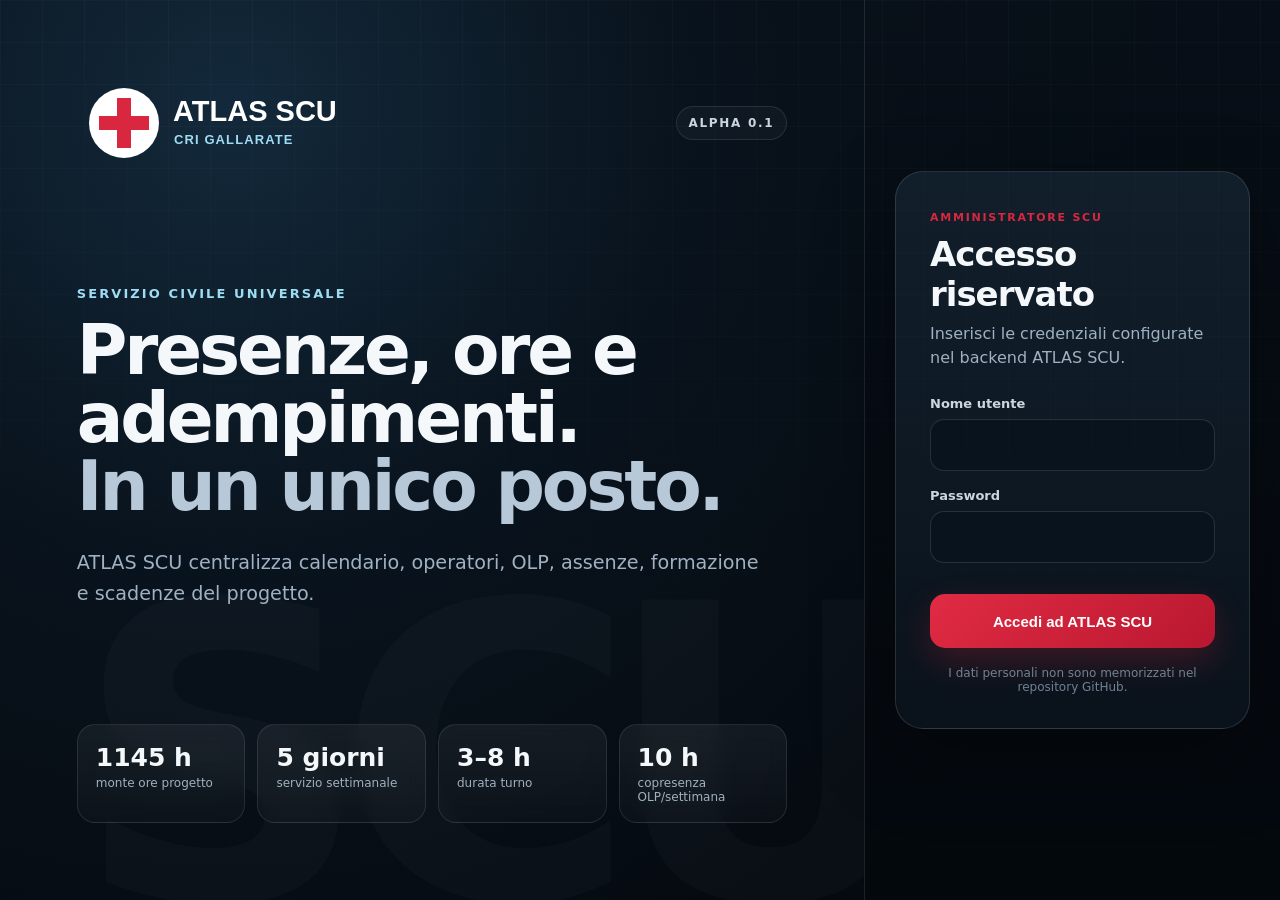
==== app.html @ 13fb2bd3 "Enable stability hotfixes for forms and calendar generator" ====
<!doctype html>
<html lang="it">
<head>
  <meta charset="utf-8">
  <meta name="viewport" content="width=device-width,initial-scale=1">
  <meta name="theme-color" content="#081019">
  <title>ATLAS SCU</title>
  <link rel="icon" href="assets/atlas-scu-logo.svg" type="image/svg+xml">
  <link rel="stylesheet" href="css/app-v2.css?v=0.2.0">
</head>
<body>
  <div class="app-shell">
    <aside class="sidebar" id="sidebar">
      <a class="app-brand" href="#dashboard" aria-label="ATLAS SCU"><img src="assets/atlas-scu-logo.svg" alt="ATLAS SCU · CRI Gallarate"></a>
      <nav class="nav" id="mainNav">
        <button data-view="dashboard" class="active"><span>◫</span> Dashboard</button><button data-view="calendar"><span>▦</span> Calendario</button><button data-view="operators"><span>◎</span> Operatori SCU</button><button data-view="olp"><span>◉</span> OLP</button><button data-view="absences"><span>⌁</span> Assenze e permessi</button><button data-view="training"><span>◇</span> Formazione</button><button data-view="deadlines"><span>◷</span> Scadenze</button><button data-view="settings"><span>⚙</span> Impostazioni</button>
      </nav>
      <div class="sidebar-foot"><button id="helpButton" class="help-button" type="button">Hai bisogno di aiuto?</button><div class="user-chip"><span class="avatar">A</span><div><strong id="userName">Amministratore SCU</strong><small>Amministratore SCU</small></div></div><button id="logoutButton" class="logout" type="button">Esci</button></div>
    </aside>

    <main class="main">
      <header class="topbar"><div><button id="sidebarToggle" class="icon-button" aria-label="Apri menu" type="button">☰</button><div class="heading-wrap"><span id="viewKicker">ATLAS SCU</span><h1 id="viewTitle">Dashboard</h1></div></div><div class="top-actions"><span id="backendStatus" class="status-pill"><i></i> Backend</span><button id="refreshButton" class="secondary" type="button">Aggiorna</button></div></header>
      <div id="globalMessage" class="global-message"></div>

      <section class="view active" data-view-panel="dashboard">
        <div class="metric-grid"><article class="metric"><span>Operatori attivi</span><strong id="metricOperators">–</strong><small>nel progetto corrente</small></article><article class="metric"><span>Ore registrate</span><strong id="metricHours">–</strong><small>complessive</small></article><article class="metric"><span>Scadenze aperte</span><strong id="metricDeadlines">–</strong><small>da completare</small></article><article class="metric"><span>OLP conformi</span><strong id="metricOlp">–</strong><small>10 h/settimana</small></article></div>
        <div class="dashboard-grid"><article class="panel span-2"><div class="panel-head"><div><span>ANDAMENTO</span><h2>Monte ore operatori</h2></div><button class="secondary small" data-go="operators" type="button">Apri anagrafiche</button></div><div id="hoursProgress" class="progress-list empty-state">Nessun dato caricato.</div></article><article class="panel"><div class="panel-head"><div><span>CONTROLLO</span><h2>Avvisi</h2></div></div><div id="alertsList" class="alert-list empty-state">Nessun avviso.</div></article></div>
      </section>

      <section class="view" data-view-panel="calendar"><div class="toolbar"><div class="month-switch"><button id="prevMonth" class="secondary" type="button">‹</button><strong id="monthLabel"></strong><button id="nextMonth" class="secondary" type="button">›</button></div><div class="toolbar-actions"><button id="generateCalendar" class="secondary" type="button">Genera calendario</button><button id="newCalendarEntry" class="primary" type="button">+ Inserisci giornata</button></div></div><article class="panel calendar-panel"><div id="calendarMatrix" class="calendar-matrix empty-state">Caricamento calendario…</div></article></section>

      <section class="view" data-view-panel="operators"><div class="toolbar"><div><h2>Operatori SCU</h2><p>Anagrafiche, periodo di servizio e monte ore. Clicca su una riga per modificarla.</p></div><button id="newOperator" class="primary" type="button">+ Nuovo operatore</button></div><article class="panel table-panel"><div class="table-wrap"><table><thead><tr><th>Operatore</th><th>Progetto</th><th>Servizio</th><th>Ore</th><th>Permessi</th><th>Stato</th><th>Azioni</th></tr></thead><tbody id="operatorsBody"></tbody></table></div></article></section>

      <section class="view" data-view-panel="olp"><div class="toolbar"><div><h2>OLP</h2><p>Gestione OLP e controllo della copresenza settimanale. Clicca su una riga per modificarla.</p></div><button id="newOlp" class="primary" type="button">+ Nuovo OLP</button></div><article class="panel table-panel"><div class="table-wrap"><table><thead><tr><th>OLP</th><th>Progetto</th><th>Periodo</th><th>Copresenza settimana</th><th>Stato</th><th>Azioni</th></tr></thead><tbody id="olpBody"></tbody></table></div></article></section>

      <section class="view" data-view-panel="absences"><div class="toolbar"><div><h2>Assenze e permessi</h2><p>Permessi ordinari, straordinari, malattia e riposi compensativi.</p></div><button id="newAbsence" class="primary" type="button">+ Registra assenza</button></div><article class="panel table-panel"><div class="table-wrap"><table><thead><tr><th>Data</th><th>Operatore</th><th>Tipo</th><th>Ore previste</th><th>Ore riconosciute</th><th>Documentazione</th></tr></thead><tbody id="absencesBody"></tbody></table></div></article></section>

      <section class="view" data-view-panel="training"><div class="toolbar"><div><h2>Formazione</h2><p>Generale, specifica e tutoraggio.</p></div><button id="newTraining" class="primary" type="button">+ Registra formazione</button></div><div id="trainingCards" class="training-grid empty-state">Nessun dato di formazione.</div></section>

      <section class="view" data-view-panel="deadlines"><div class="toolbar"><div><h2>Scadenze e adempimenti</h2><p>Controllo documentale e attività periodiche.</p></div><button id="newDeadline" class="primary" type="button">+ Nuova scadenza</button></div><article class="panel table-panel"><div class="table-wrap"><table><thead><tr><th>Scadenza</th><th>Tipo</th><th>Descrizione</th><th>Riferimento</th><th>Stato</th></tr></thead><tbody id="deadlinesBody"></tbody></table></div></article></section>

      <section class="view" data-view-panel="settings"><div class="toolbar"><div><h2>Impostazioni</h2><p>Regole operative del progetto e configurazione ATLAS SCU.</p></div><button id="saveSettingsButton" class="primary" type="button">Salva impostazioni</button></div><div id="settingsGrid" class="settings-grid"></div></section>
    </main>
  </div>

  <dialog id="editorDialog" class="editor-dialog"><form id="editorForm"><div class="dialog-head"><div><span id="dialogKicker">ATLAS SCU</span><h2 id="dialogTitle">Modifica</h2></div><button id="dialogClose" type="button" class="dialog-close" aria-label="Chiudi">×</button></div><div id="dialogFields" class="dialog-fields"></div><div class="dialog-actions"><button id="dialogCancel" type="button" class="secondary">Annulla</button><button id="dialogSave" type="submit" class="primary">Salva</button></div></form></dialog>

  <dialog id="generatorDialog" class="editor-dialog"><form id="generatorForm"><div class="dialog-head"><div><span>GENERAZIONE AUTOMATICA</span><h2>Genera calendario mensile</h2></div><button id="generatorClose" type="button" class="dialog-close" aria-label="Chiudi">×</button></div><div class="dialog-fields"><label class="dialog-field"><span>Ora inizio standard</span><input name="start" type="time" value="08:00" required></label><label class="dialog-field"><span>Ora fine standard</span><input name="end" type="time" value="13:00" required></label><label class="dialog-field full"><span>Modalità</span><select name="mode"><option value="FILL_EMPTY">Compila solo le giornate vuote</option></select></label><p class="dialog-note full">Vengono programmati automaticamente 5 giorni settimanali, dal lunedì al venerdì, rispettando il periodo di servizio di ciascun operatore. Le giornate già compilate, le assenze registrate e le festività nazionali vengono lasciate invariate.</p></div><div class="dialog-actions"><button id="generatorCancel" type="button" class="secondary">Annulla</button><button id="generatorSave" type="submit" class="primary">Genera calendario</button></div></form></dialog>

  <dialog id="helpDialog" class="editor-dialog help-dialog"><div class="help-content"><div class="dialog-head"><div><span>ASSISTENZA ATLAS SCU</span><h2>Hai bisogno di aiuto?</h2></div><button id="helpClose" type="button" class="dialog-close" aria-label="Chiudi">×</button></div><p>Per assistenza sull'utilizzo di ATLAS SCU puoi contattare il referente:</p><div class="help-actions"><a href="tel:+393519589305" class="primary help-link">Chiama il 351 958 9305</a><a href="mailto:adriano.luongo@crigallarate.org" class="secondary help-link">adriano.luongo@crigallarate.org</a></div><div class="dialog-actions"><button id="helpCancel" type="button" class="secondary">Chiudi</button></div></div></dialog>

  <script type="module" src="js/app-v3.js?v=0.3.0"></script>
</body>
</html>
---- css/app-v2.css ----
@import url('./app.css?v=0.1.0');

.global-message[data-kind="success"]{
  background:rgba(111,214,162,.11);
  border-color:rgba(111,214,162,.28);
  color:#baf0d5;
}

.help-button{
  width:100%;
  min-height:42px;
  margin-bottom:12px;
  padding:0 12px;
  border:1px solid rgba(158,220,244,.24);
  border-radius:12px;
  background:rgba(158,220,244,.07);
  color:#d9f4ff;
  font-weight:800;
}
.help-button:hover{background:rgba(158,220,244,.12)}

#operatorsBody tr[data-operator-id],#olpBody tr[data-olp-id]{cursor:pointer}
#operatorsBody tr[data-operator-id]:focus-within,#olpBody tr[data-olp-id]:focus-within{outline:1px solid rgba(158,220,244,.25);outline-offset:-1px}

.calendar-cell{
  width:100%;
  border:0;
  color:inherit;
  font:inherit;
  cursor:pointer;
}
.calendar-cell.holiday{
  background:rgba(158,220,244,.07);
  color:#a9cfe0;
  cursor:default;
}
.holiday-head{background:rgba(158,220,244,.07)!important}
.calendar-empty{
  width:100%;
  min-height:38px;
  border:1px dashed transparent;
  border-radius:8px;
  background:transparent;
  color:#506575;
  font-size:17px;
}
.calendar-empty:hover,.calendar-empty:focus-visible{
  border-color:rgba(158,220,244,.25);
  background:rgba(158,220,244,.05);
  color:#9edcf4;
  outline:none;
}
.calendar-table td:first-child small{display:block;margin-top:3px;color:#64798a;font-weight:500}

.dialog-note{
  margin:0;
  padding:12px 13px;
  border:1px solid rgba(158,220,244,.13);
  border-radius:12px;
  background:rgba(158,220,244,.05);
  color:#9fb4c3;
  font-size:12px;
  line-height:1.5;
}

.help-dialog{width:min(590px,calc(100vw - 30px))}
.help-content{padding:22px}
.help-content>p{color:#a8bac8;line-height:1.55;margin:20px 0 14px}
.help-actions{display:grid;grid-template-columns:1fr;gap:10px}
.help-link{
  min-height:46px;
  display:flex;
  align-items:center;
  justify-content:center;
  text-align:center;
  text-decoration:none;
}

@media(max-width:820px){
  .toolbar-actions{width:100%;flex-wrap:wrap}
  .toolbar-actions .primary,.toolbar-actions .secondary{flex:1 1 180px}
}
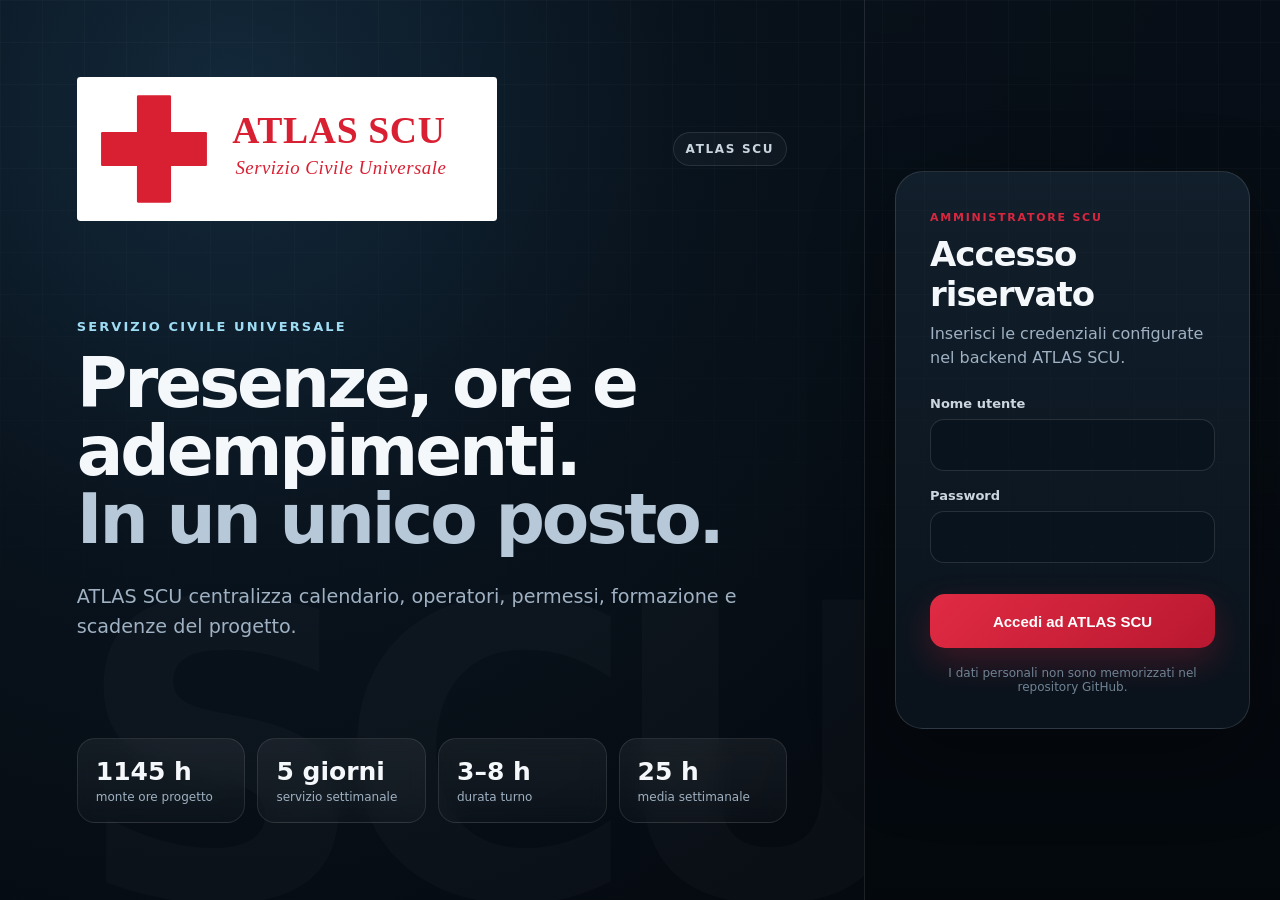
==== commit 8aec58e2: "SCU: refresh new logo in main app" ====
--- a/app.html
+++ b/app.html
@@ -5,50 +5,34 @@
   <meta name="viewport" content="width=device-width,initial-scale=1">
   <meta name="theme-color" content="#081019">
   <title>ATLAS SCU</title>
-  <link rel="icon" href="assets/atlas-scu-logo.svg" type="image/svg+xml">
-  <link rel="stylesheet" href="css/app-v2.css?v=0.2.0">
+  <link rel="icon" href="assets/atlas-scu-logo.svg?v=2" type="image/svg+xml">
+  <link rel="stylesheet" href="css/app-v2.css?v=0.5.0">
 </head>
 <body>
   <div class="app-shell">
     <aside class="sidebar" id="sidebar">
-      <a class="app-brand" href="#dashboard" aria-label="ATLAS SCU"><img src="assets/atlas-scu-logo.svg" alt="ATLAS SCU · CRI Gallarate"></a>
+      <a class="app-brand" href="#dashboard" aria-label="ATLAS SCU"><img src="assets/atlas-scu-logo.svg?v=2" alt="ATLAS SCU · Servizio Civile Universale"></a>
       <nav class="nav" id="mainNav">
         <button data-view="dashboard" class="active"><span>◫</span> Dashboard</button><button data-view="calendar"><span>▦</span> Calendario</button><button data-view="operators"><span>◎</span> Operatori SCU</button><button data-view="olp"><span>◉</span> OLP</button><button data-view="absences"><span>⌁</span> Assenze e permessi</button><button data-view="training"><span>◇</span> Formazione</button><button data-view="deadlines"><span>◷</span> Scadenze</button><button data-view="settings"><span>⚙</span> Impostazioni</button>
       </nav>
       <div class="sidebar-foot"><button id="helpButton" class="help-button" type="button">Hai bisogno di aiuto?</button><div class="user-chip"><span class="avatar">A</span><div><strong id="userName">Amministratore SCU</strong><small>Amministratore SCU</small></div></div><button id="logoutButton" class="logout" type="button">Esci</button></div>
     </aside>
-
     <main class="main">
       <header class="topbar"><div><button id="sidebarToggle" class="icon-button" aria-label="Apri menu" type="button">☰</button><div class="heading-wrap"><span id="viewKicker">ATLAS SCU</span><h1 id="viewTitle">Dashboard</h1></div></div><div class="top-actions"><span id="backendStatus" class="status-pill"><i></i> Backend</span><button id="refreshButton" class="secondary" type="button">Aggiorna</button></div></header>
       <div id="globalMessage" class="global-message"></div>
-
-      <section class="view active" data-view-panel="dashboard">
-        <div class="metric-grid"><article class="metric"><span>Operatori attivi</span><strong id="metricOperators">–</strong><small>nel progetto corrente</small></article><article class="metric"><span>Ore registrate</span><strong id="metricHours">–</strong><small>complessive</small></article><article class="metric"><span>Scadenze aperte</span><strong id="metricDeadlines">–</strong><small>da completare</small></article><article class="metric"><span>OLP conformi</span><strong id="metricOlp">–</strong><small>10 h/settimana</small></article></div>
-        <div class="dashboard-grid"><article class="panel span-2"><div class="panel-head"><div><span>ANDAMENTO</span><h2>Monte ore operatori</h2></div><button class="secondary small" data-go="operators" type="button">Apri anagrafiche</button></div><div id="hoursProgress" class="progress-list empty-state">Nessun dato caricato.</div></article><article class="panel"><div class="panel-head"><div><span>CONTROLLO</span><h2>Avvisi</h2></div></div><div id="alertsList" class="alert-list empty-state">Nessun avviso.</div></article></div>
-      </section>
-
+      <section class="view active" data-view-panel="dashboard"><div class="metric-grid"><article class="metric"><span>Operatori attivi</span><strong id="metricOperators">–</strong><small>nel progetto corrente</small></article><article class="metric"><span>Ore registrate</span><strong id="metricHours">–</strong><small>complessive</small></article><article class="metric"><span>Scadenze aperte</span><strong id="metricDeadlines">–</strong><small>da completare</small></article><article class="metric"><span>OLP conformi</span><strong id="metricOlp">–</strong><small>10 h/settimana</small></article></div><div class="dashboard-grid"><article class="panel span-2"><div class="panel-head"><div><span>ANDAMENTO</span><h2>Monte ore operatori</h2></div><button class="secondary small" data-go="operators" type="button">Apri anagrafiche</button></div><div id="hoursProgress" class="progress-list empty-state">Nessun dato caricato.</div></article><article class="panel"><div class="panel-head"><div><span>CONTROLLO</span><h2>Avvisi</h2></div></div><div id="alertsList" class="alert-list empty-state">Nessun avviso.</div></article></div></section>
       <section class="view" data-view-panel="calendar"><div class="toolbar"><div class="month-switch"><button id="prevMonth" class="secondary" type="button">‹</button><strong id="monthLabel"></strong><button id="nextMonth" class="secondary" type="button">›</button></div><div class="toolbar-actions"><button id="generateCalendar" class="secondary" type="button">Genera calendario</button><button id="newCalendarEntry" class="primary" type="button">+ Inserisci giornata</button></div></div><article class="panel calendar-panel"><div id="calendarMatrix" class="calendar-matrix empty-state">Caricamento calendario…</div></article></section>
-
       <section class="view" data-view-panel="operators"><div class="toolbar"><div><h2>Operatori SCU</h2><p>Anagrafiche, periodo di servizio e monte ore. Clicca su una riga per modificarla.</p></div><button id="newOperator" class="primary" type="button">+ Nuovo operatore</button></div><article class="panel table-panel"><div class="table-wrap"><table><thead><tr><th>Operatore</th><th>Progetto</th><th>Servizio</th><th>Ore</th><th>Permessi</th><th>Stato</th><th>Azioni</th></tr></thead><tbody id="operatorsBody"></tbody></table></div></article></section>
-
       <section class="view" data-view-panel="olp"><div class="toolbar"><div><h2>OLP</h2><p>Gestione OLP e controllo della copresenza settimanale. Clicca su una riga per modificarla.</p></div><button id="newOlp" class="primary" type="button">+ Nuovo OLP</button></div><article class="panel table-panel"><div class="table-wrap"><table><thead><tr><th>OLP</th><th>Progetto</th><th>Periodo</th><th>Copresenza settimana</th><th>Stato</th><th>Azioni</th></tr></thead><tbody id="olpBody"></tbody></table></div></article></section>
-
       <section class="view" data-view-panel="absences"><div class="toolbar"><div><h2>Assenze e permessi</h2><p>Permessi ordinari, straordinari, malattia e riposi compensativi.</p></div><button id="newAbsence" class="primary" type="button">+ Registra assenza</button></div><article class="panel table-panel"><div class="table-wrap"><table><thead><tr><th>Data</th><th>Operatore</th><th>Tipo</th><th>Ore previste</th><th>Ore riconosciute</th><th>Documentazione</th></tr></thead><tbody id="absencesBody"></tbody></table></div></article></section>
-
       <section class="view" data-view-panel="training"><div class="toolbar"><div><h2>Formazione</h2><p>Generale, specifica e tutoraggio.</p></div><button id="newTraining" class="primary" type="button">+ Registra formazione</button></div><div id="trainingCards" class="training-grid empty-state">Nessun dato di formazione.</div></section>
-
       <section class="view" data-view-panel="deadlines"><div class="toolbar"><div><h2>Scadenze e adempimenti</h2><p>Controllo documentale e attività periodiche.</p></div><button id="newDeadline" class="primary" type="button">+ Nuova scadenza</button></div><article class="panel table-panel"><div class="table-wrap"><table><thead><tr><th>Scadenza</th><th>Tipo</th><th>Descrizione</th><th>Riferimento</th><th>Stato</th></tr></thead><tbody id="deadlinesBody"></tbody></table></div></article></section>
-
       <section class="view" data-view-panel="settings"><div class="toolbar"><div><h2>Impostazioni</h2><p>Regole operative del progetto e configurazione ATLAS SCU.</p></div><button id="saveSettingsButton" class="primary" type="button">Salva impostazioni</button></div><div id="settingsGrid" class="settings-grid"></div></section>
     </main>
   </div>
-
   <dialog id="editorDialog" class="editor-dialog"><form id="editorForm"><div class="dialog-head"><div><span id="dialogKicker">ATLAS SCU</span><h2 id="dialogTitle">Modifica</h2></div><button id="dialogClose" type="button" class="dialog-close" aria-label="Chiudi">×</button></div><div id="dialogFields" class="dialog-fields"></div><div class="dialog-actions"><button id="dialogCancel" type="button" class="secondary">Annulla</button><button id="dialogSave" type="submit" class="primary">Salva</button></div></form></dialog>
-
-  <dialog id="generatorDialog" class="editor-dialog"><form id="generatorForm"><div class="dialog-head"><div><span>GENERAZIONE AUTOMATICA</span><h2>Genera calendario mensile</h2></div><button id="generatorClose" type="button" class="dialog-close" aria-label="Chiudi">×</button></div><div class="dialog-fields"><label class="dialog-field"><span>Ora inizio standard</span><input name="start" type="time" value="08:00" required></label><label class="dialog-field"><span>Ora fine standard</span><input name="end" type="time" value="13:00" required></label><label class="dialog-field full"><span>Modalità</span><select name="mode"><option value="FILL_EMPTY">Compila solo le giornate vuote</option></select></label><p class="dialog-note full">Vengono programmati automaticamente 5 giorni settimanali, dal lunedì al venerdì, rispettando il periodo di servizio di ciascun operatore. Le giornate già compilate, le assenze registrate e le festività nazionali vengono lasciate invariate.</p></div><div class="dialog-actions"><button id="generatorCancel" type="button" class="secondary">Annulla</button><button id="generatorSave" type="submit" class="primary">Genera calendario</button></div></form></dialog>
-
+  <dialog id="generatorDialog" class="editor-dialog"><form id="generatorForm"><div class="dialog-head"><div><span>GENERAZIONE AUTOMATICA</span><h2>Genera calendario mensile</h2></div><button id="generatorClose" type="button" class="dialog-close" aria-label="Chiudi">×</button></div><div class="dialog-fields"></div><div class="dialog-actions"><button id="generatorCancel" type="button" class="secondary">Annulla</button><button id="generatorSave" type="submit" class="primary">Genera calendario</button></div></form></dialog>
   <dialog id="helpDialog" class="editor-dialog help-dialog"><div class="help-content"><div class="dialog-head"><div><span>ASSISTENZA ATLAS SCU</span><h2>Hai bisogno di aiuto?</h2></div><button id="helpClose" type="button" class="dialog-close" aria-label="Chiudi">×</button></div><p>Per assistenza sull'utilizzo di ATLAS SCU puoi contattare il referente:</p><div class="help-actions"><a href="tel:+393519589305" class="primary help-link">Chiama il 351 958 9305</a><a href="mailto:adriano.luongo@crigallarate.org" class="secondary help-link">adriano.luongo@crigallarate.org</a></div><div class="dialog-actions"><button id="helpCancel" type="button" class="secondary">Chiudi</button></div></div></dialog>
-
-  <script type="module" src="js/app-v3.js?v=0.3.0"></script>
+  <script type="module" src="js/app-v5.js?v=0.5.1"></script>
 </body>
 </html>
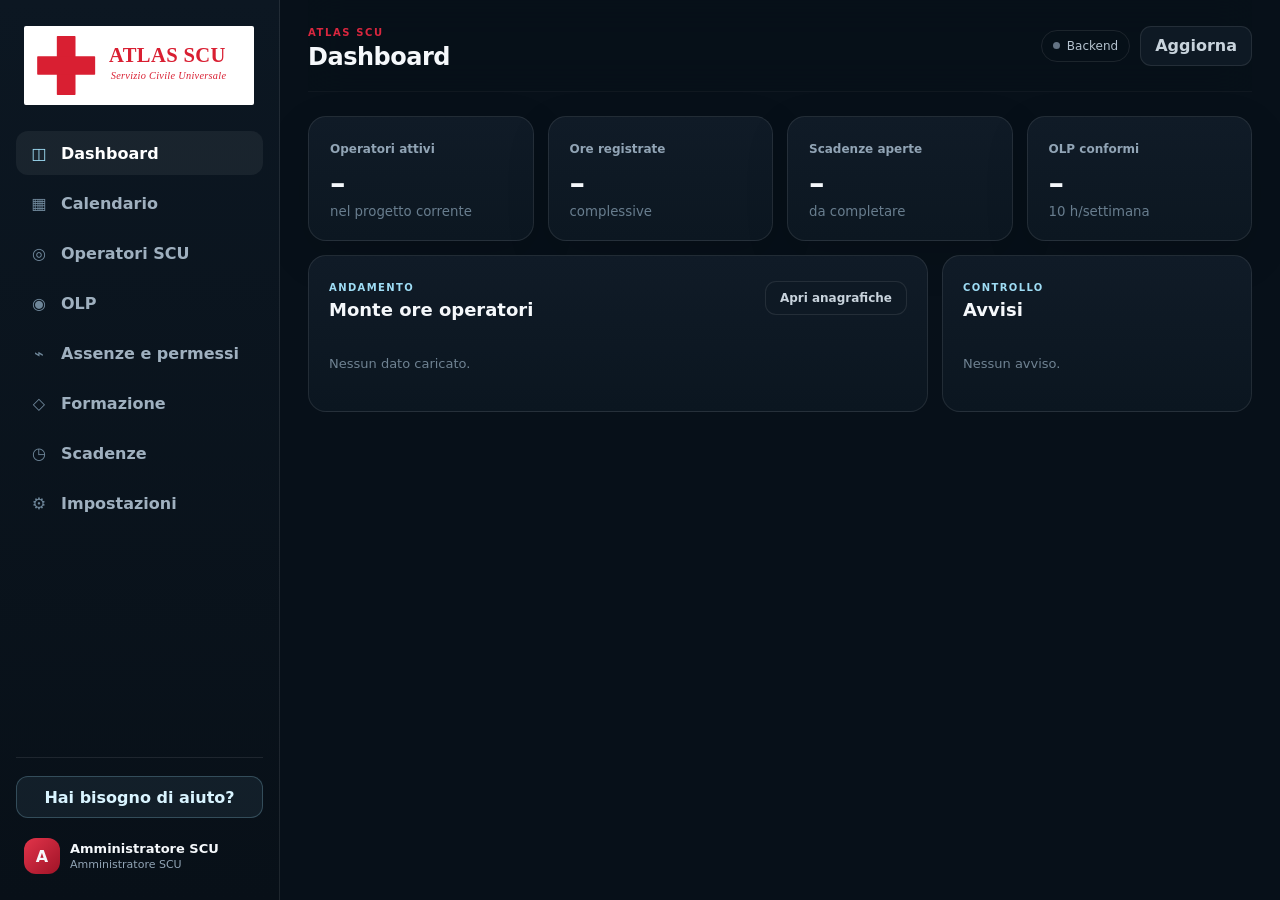
==== commit 9325d809: "Use passwordless admin entry" ====
--- a/app.html
+++ b/app.html
@@ -4,18 +4,19 @@
   <meta charset="utf-8">
   <meta name="viewport" content="width=device-width,initial-scale=1">
   <meta name="theme-color" content="#081019">
+  <meta http-equiv="Cache-Control" content="no-cache, no-store, must-revalidate">
   <title>ATLAS SCU</title>
-  <link rel="icon" href="assets/atlas-scu-logo.svg?v=2" type="image/svg+xml">
-  <link rel="stylesheet" href="css/app-v2.css?v=0.5.0">
+  <link rel="icon" href="assets/atlas-scu-logo.svg?v=4" type="image/svg+xml">
+  <link rel="stylesheet" href="css/app-v2.css?v=0.6.0">
 </head>
 <body>
   <div class="app-shell">
     <aside class="sidebar" id="sidebar">
-      <a class="app-brand" href="#dashboard" aria-label="ATLAS SCU"><img src="assets/atlas-scu-logo.svg?v=2" alt="ATLAS SCU · Servizio Civile Universale"></a>
+      <a class="app-brand" href="#dashboard" aria-label="ATLAS SCU"><img src="assets/atlas-scu-logo.svg?v=4" alt="ATLAS SCU · Servizio Civile Universale"></a>
       <nav class="nav" id="mainNav">
         <button data-view="dashboard" class="active"><span>◫</span> Dashboard</button><button data-view="calendar"><span>▦</span> Calendario</button><button data-view="operators"><span>◎</span> Operatori SCU</button><button data-view="olp"><span>◉</span> OLP</button><button data-view="absences"><span>⌁</span> Assenze e permessi</button><button data-view="training"><span>◇</span> Formazione</button><button data-view="deadlines"><span>◷</span> Scadenze</button><button data-view="settings"><span>⚙</span> Impostazioni</button>
       </nav>
-      <div class="sidebar-foot"><button id="helpButton" class="help-button" type="button">Hai bisogno di aiuto?</button><div class="user-chip"><span class="avatar">A</span><div><strong id="userName">Amministratore SCU</strong><small>Amministratore SCU</small></div></div><button id="logoutButton" class="logout" type="button">Esci</button></div>
+      <div class="sidebar-foot"><button id="helpButton" class="help-button" type="button">Hai bisogno di aiuto?</button><div class="user-chip"><span class="avatar">A</span><div><strong id="userName">Amministratore SCU</strong><small>Amministratore SCU</small></div></div></div>
     </aside>
     <main class="main">
       <header class="topbar"><div><button id="sidebarToggle" class="icon-button" aria-label="Apri menu" type="button">☰</button><div class="heading-wrap"><span id="viewKicker">ATLAS SCU</span><h1 id="viewTitle">Dashboard</h1></div></div><div class="top-actions"><span id="backendStatus" class="status-pill"><i></i> Backend</span><button id="refreshButton" class="secondary" type="button">Aggiorna</button></div></header>
@@ -33,6 +34,6 @@
   <dialog id="editorDialog" class="editor-dialog"><form id="editorForm"><div class="dialog-head"><div><span id="dialogKicker">ATLAS SCU</span><h2 id="dialogTitle">Modifica</h2></div><button id="dialogClose" type="button" class="dialog-close" aria-label="Chiudi">×</button></div><div id="dialogFields" class="dialog-fields"></div><div class="dialog-actions"><button id="dialogCancel" type="button" class="secondary">Annulla</button><button id="dialogSave" type="submit" class="primary">Salva</button></div></form></dialog>
   <dialog id="generatorDialog" class="editor-dialog"><form id="generatorForm"><div class="dialog-head"><div><span>GENERAZIONE AUTOMATICA</span><h2>Genera calendario mensile</h2></div><button id="generatorClose" type="button" class="dialog-close" aria-label="Chiudi">×</button></div><div class="dialog-fields"></div><div class="dialog-actions"><button id="generatorCancel" type="button" class="secondary">Annulla</button><button id="generatorSave" type="submit" class="primary">Genera calendario</button></div></form></dialog>
   <dialog id="helpDialog" class="editor-dialog help-dialog"><div class="help-content"><div class="dialog-head"><div><span>ASSISTENZA ATLAS SCU</span><h2>Hai bisogno di aiuto?</h2></div><button id="helpClose" type="button" class="dialog-close" aria-label="Chiudi">×</button></div><p>Per assistenza sull'utilizzo di ATLAS SCU puoi contattare il referente:</p><div class="help-actions"><a href="tel:+393519589305" class="primary help-link">Chiama il 351 958 9305</a><a href="mailto:adriano.luongo@crigallarate.org" class="secondary help-link">adriano.luongo@crigallarate.org</a></div><div class="dialog-actions"><button id="helpCancel" type="button" class="secondary">Chiudi</button></div></div></dialog>
-  <script type="module" src="js/app-v5.js?v=0.5.1"></script>
+  <script type="module" src="js/app-public.js?v=0.6.0"></script>
 </body>
-</html>+</html>
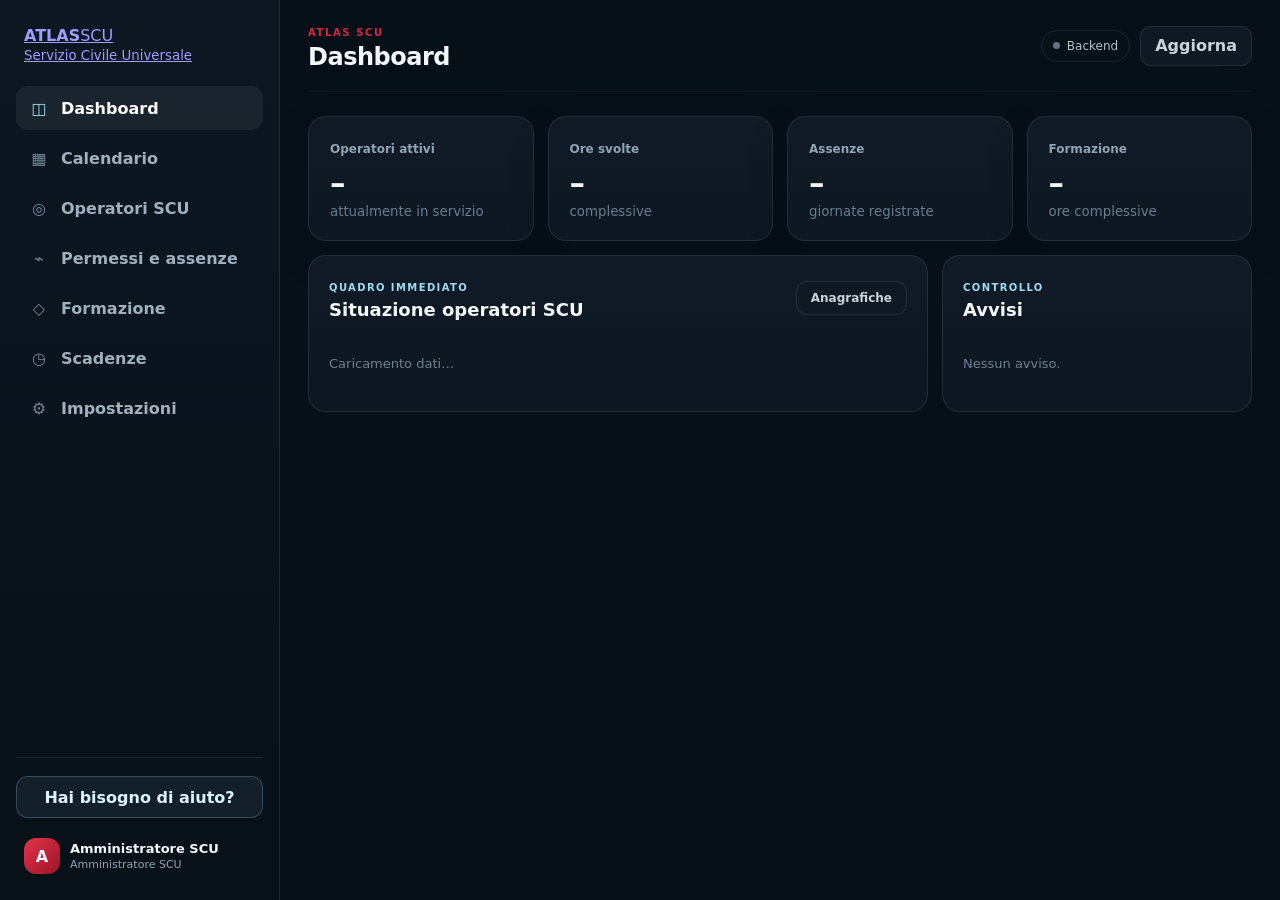
==== commit 43b3f4a1: "Simplify SCU UI, remove OLP tracking and refresh dashboard" ====
--- a/app.html
+++ b/app.html
@@ -6,34 +6,73 @@
   <meta name="theme-color" content="#081019">
   <meta http-equiv="Cache-Control" content="no-cache, no-store, must-revalidate">
   <title>ATLAS SCU</title>
-  <link rel="icon" href="assets/atlas-scu-logo.svg?v=4" type="image/svg+xml">
-  <link rel="stylesheet" href="css/app-v2.css?v=0.6.0">
+  <link rel="stylesheet" href="css/app-v2.css?v=0.7.0">
 </head>
 <body>
   <div class="app-shell">
     <aside class="sidebar" id="sidebar">
-      <a class="app-brand" href="#dashboard" aria-label="ATLAS SCU"><img src="assets/atlas-scu-logo.svg?v=4" alt="ATLAS SCU · Servizio Civile Universale"></a>
+      <a class="app-brand app-brand-text" href="#dashboard" aria-label="ATLAS SCU">
+        <div><strong>ATLAS</strong><span>SCU</span></div>
+        <small>Servizio Civile Universale</small>
+      </a>
       <nav class="nav" id="mainNav">
-        <button data-view="dashboard" class="active"><span>◫</span> Dashboard</button><button data-view="calendar"><span>▦</span> Calendario</button><button data-view="operators"><span>◎</span> Operatori SCU</button><button data-view="olp"><span>◉</span> OLP</button><button data-view="absences"><span>⌁</span> Assenze e permessi</button><button data-view="training"><span>◇</span> Formazione</button><button data-view="deadlines"><span>◷</span> Scadenze</button><button data-view="settings"><span>⚙</span> Impostazioni</button>
+        <button data-view="dashboard" class="active"><span>◫</span> Dashboard</button>
+        <button data-view="calendar"><span>▦</span> Calendario</button>
+        <button data-view="operators"><span>◎</span> Operatori SCU</button>
+        <button data-view="absences"><span>⌁</span> Permessi e assenze</button>
+        <button data-view="training"><span>◇</span> Formazione</button>
+        <button data-view="deadlines"><span>◷</span> Scadenze</button>
+        <button data-view="settings"><span>⚙</span> Impostazioni</button>
       </nav>
-      <div class="sidebar-foot"><button id="helpButton" class="help-button" type="button">Hai bisogno di aiuto?</button><div class="user-chip"><span class="avatar">A</span><div><strong id="userName">Amministratore SCU</strong><small>Amministratore SCU</small></div></div></div>
+      <div class="sidebar-foot">
+        <button id="helpButton" class="help-button" type="button">Hai bisogno di aiuto?</button>
+        <div class="user-chip"><span class="avatar">A</span><div><strong id="userName">Amministratore SCU</strong><small>Amministratore SCU</small></div></div>
+      </div>
     </aside>
+
     <main class="main">
       <header class="topbar"><div><button id="sidebarToggle" class="icon-button" aria-label="Apri menu" type="button">☰</button><div class="heading-wrap"><span id="viewKicker">ATLAS SCU</span><h1 id="viewTitle">Dashboard</h1></div></div><div class="top-actions"><span id="backendStatus" class="status-pill"><i></i> Backend</span><button id="refreshButton" class="secondary" type="button">Aggiorna</button></div></header>
       <div id="globalMessage" class="global-message"></div>
-      <section class="view active" data-view-panel="dashboard"><div class="metric-grid"><article class="metric"><span>Operatori attivi</span><strong id="metricOperators">–</strong><small>nel progetto corrente</small></article><article class="metric"><span>Ore registrate</span><strong id="metricHours">–</strong><small>complessive</small></article><article class="metric"><span>Scadenze aperte</span><strong id="metricDeadlines">–</strong><small>da completare</small></article><article class="metric"><span>OLP conformi</span><strong id="metricOlp">–</strong><small>10 h/settimana</small></article></div><div class="dashboard-grid"><article class="panel span-2"><div class="panel-head"><div><span>ANDAMENTO</span><h2>Monte ore operatori</h2></div><button class="secondary small" data-go="operators" type="button">Apri anagrafiche</button></div><div id="hoursProgress" class="progress-list empty-state">Nessun dato caricato.</div></article><article class="panel"><div class="panel-head"><div><span>CONTROLLO</span><h2>Avvisi</h2></div></div><div id="alertsList" class="alert-list empty-state">Nessun avviso.</div></article></div></section>
+
+      <section class="view active" data-view-panel="dashboard">
+        <div class="metric-grid">
+          <article class="metric"><span>Operatori attivi</span><strong id="metricOperators">–</strong><small>attualmente in servizio</small></article>
+          <article class="metric"><span>Ore svolte</span><strong id="metricHours">–</strong><small>complessive</small></article>
+          <article class="metric"><span>Assenze</span><strong id="metricAbsences">–</strong><small>giornate registrate</small></article>
+          <article class="metric"><span>Formazione</span><strong id="metricTraining">–</strong><small>ore complessive</small></article>
+        </div>
+        <div class="dashboard-grid dashboard-main-grid">
+          <article class="panel span-2 operator-overview-panel">
+            <div class="panel-head"><div><span>QUADRO IMMEDIATO</span><h2>Situazione operatori SCU</h2></div><button class="secondary small" data-go="operators" type="button">Anagrafiche</button></div>
+            <div id="hoursProgress" class="operator-overview empty-state">Caricamento dati…</div>
+          </article>
+          <article class="panel"><div class="panel-head"><div><span>CONTROLLO</span><h2>Avvisi</h2></div></div><div id="alertsList" class="alert-list empty-state">Nessun avviso.</div></article>
+        </div>
+      </section>
+
       <section class="view" data-view-panel="calendar"><div class="toolbar"><div class="month-switch"><button id="prevMonth" class="secondary" type="button">‹</button><strong id="monthLabel"></strong><button id="nextMonth" class="secondary" type="button">›</button></div><div class="toolbar-actions"><button id="generateCalendar" class="secondary" type="button">Genera calendario</button><button id="newCalendarEntry" class="primary" type="button">+ Inserisci giornata</button></div></div><article class="panel calendar-panel"><div id="calendarMatrix" class="calendar-matrix empty-state">Caricamento calendario…</div></article></section>
+
       <section class="view" data-view-panel="operators"><div class="toolbar"><div><h2>Operatori SCU</h2><p>Anagrafiche, periodo di servizio e monte ore. Clicca su una riga per modificarla.</p></div><button id="newOperator" class="primary" type="button">+ Nuovo operatore</button></div><article class="panel table-panel"><div class="table-wrap"><table><thead><tr><th>Operatore</th><th>Progetto</th><th>Servizio</th><th>Ore</th><th>Permessi</th><th>Stato</th><th>Azioni</th></tr></thead><tbody id="operatorsBody"></tbody></table></div></article></section>
-      <section class="view" data-view-panel="olp"><div class="toolbar"><div><h2>OLP</h2><p>Gestione OLP e controllo della copresenza settimanale. Clicca su una riga per modificarla.</p></div><button id="newOlp" class="primary" type="button">+ Nuovo OLP</button></div><article class="panel table-panel"><div class="table-wrap"><table><thead><tr><th>OLP</th><th>Progetto</th><th>Periodo</th><th>Copresenza settimana</th><th>Stato</th><th>Azioni</th></tr></thead><tbody id="olpBody"></tbody></table></div></article></section>
-      <section class="view" data-view-panel="absences"><div class="toolbar"><div><h2>Assenze e permessi</h2><p>Permessi ordinari, straordinari, malattia e riposi compensativi.</p></div><button id="newAbsence" class="primary" type="button">+ Registra assenza</button></div><article class="panel table-panel"><div class="table-wrap"><table><thead><tr><th>Data</th><th>Operatore</th><th>Tipo</th><th>Ore previste</th><th>Ore riconosciute</th><th>Documentazione</th></tr></thead><tbody id="absencesBody"></tbody></table></div></article></section>
+
+      <section class="view" data-view-panel="absences"><div class="toolbar"><div><h2>Permessi e assenze</h2><p>Riepilogo di permessi ordinari, straordinari, malattia e riposi compensativi.</p></div><button id="newAbsence" class="primary" type="button">+ Registra assenza</button></div><article class="panel table-panel"><div class="table-wrap"><table><thead><tr><th>Data</th><th>Operatore</th><th>Tipo</th><th>Ore previste</th><th>Ore riconosciute</th><th>Documentazione</th></tr></thead><tbody id="absencesBody"></tbody></table></div></article></section>
+
       <section class="view" data-view-panel="training"><div class="toolbar"><div><h2>Formazione</h2><p>Generale, specifica e tutoraggio.</p></div><button id="newTraining" class="primary" type="button">+ Registra formazione</button></div><div id="trainingCards" class="training-grid empty-state">Nessun dato di formazione.</div></section>
+
       <section class="view" data-view-panel="deadlines"><div class="toolbar"><div><h2>Scadenze e adempimenti</h2><p>Controllo documentale e attività periodiche.</p></div><button id="newDeadline" class="primary" type="button">+ Nuova scadenza</button></div><article class="panel table-panel"><div class="table-wrap"><table><thead><tr><th>Scadenza</th><th>Tipo</th><th>Descrizione</th><th>Riferimento</th><th>Stato</th></tr></thead><tbody id="deadlinesBody"></tbody></table></div></article></section>
+
       <section class="view" data-view-panel="settings"><div class="toolbar"><div><h2>Impostazioni</h2><p>Regole operative del progetto e configurazione ATLAS SCU.</p></div><button id="saveSettingsButton" class="primary" type="button">Salva impostazioni</button></div><div id="settingsGrid" class="settings-grid"></div></section>
     </main>
   </div>
+
+  <!-- Elementi di compatibilità temporanei: non visibili e non utilizzati dall'utente. -->
+  <div hidden aria-hidden="true"><span id="metricDeadlines"></span><span id="metricOlp"></span><button id="newOlp" type="button"></button><table><tbody id="olpBody"></tbody></table><section data-view-panel="olp"></section></div>
+
   <dialog id="editorDialog" class="editor-dialog"><form id="editorForm"><div class="dialog-head"><div><span id="dialogKicker">ATLAS SCU</span><h2 id="dialogTitle">Modifica</h2></div><button id="dialogClose" type="button" class="dialog-close" aria-label="Chiudi">×</button></div><div id="dialogFields" class="dialog-fields"></div><div class="dialog-actions"><button id="dialogCancel" type="button" class="secondary">Annulla</button><button id="dialogSave" type="submit" class="primary">Salva</button></div></form></dialog>
+
   <dialog id="generatorDialog" class="editor-dialog"><form id="generatorForm"><div class="dialog-head"><div><span>GENERAZIONE AUTOMATICA</span><h2>Genera calendario mensile</h2></div><button id="generatorClose" type="button" class="dialog-close" aria-label="Chiudi">×</button></div><div class="dialog-fields"></div><div class="dialog-actions"><button id="generatorCancel" type="button" class="secondary">Annulla</button><button id="generatorSave" type="submit" class="primary">Genera calendario</button></div></form></dialog>
+
   <dialog id="helpDialog" class="editor-dialog help-dialog"><div class="help-content"><div class="dialog-head"><div><span>ASSISTENZA ATLAS SCU</span><h2>Hai bisogno di aiuto?</h2></div><button id="helpClose" type="button" class="dialog-close" aria-label="Chiudi">×</button></div><p>Per assistenza sull'utilizzo di ATLAS SCU puoi contattare il referente:</p><div class="help-actions"><a href="tel:+393519589305" class="primary help-link">Chiama il 351 958 9305</a><a href="mailto:adriano.luongo@crigallarate.org" class="secondary help-link">adriano.luongo@crigallarate.org</a></div><div class="dialog-actions"><button id="helpCancel" type="button" class="secondary">Chiudi</button></div></div></dialog>
-  <script type="module" src="js/app-public.js?v=0.6.0"></script>
+
+  <script type="module" src="js/app-public.js?v=0.7.0"></script>
 </body>
 </html>
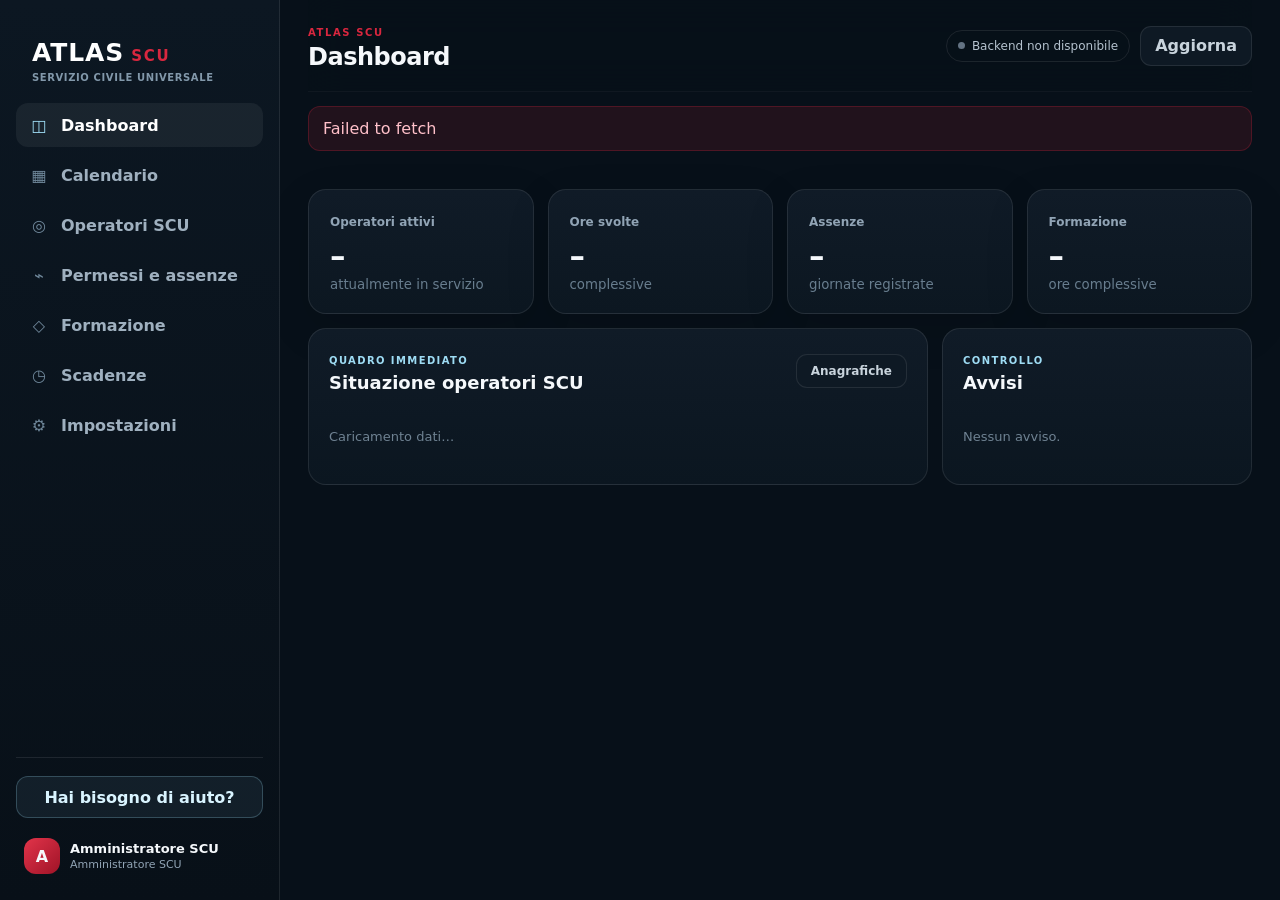
==== commit 2e408b37: "Keep hidden compatibility hooks for legacy handlers" ====
--- a/app.html
+++ b/app.html
@@ -64,8 +64,7 @@
     </main>
   </div>
 
-  <!-- Elementi di compatibilità temporanei: non visibili e non utilizzati dall'utente. -->
-  <div hidden aria-hidden="true"><span id="metricDeadlines"></span><span id="metricOlp"></span><button id="newOlp" type="button"></button><table><tbody id="olpBody"></tbody></table><section data-view-panel="olp"></section></div>
+  <div hidden aria-hidden="true"><span id="metricDeadlines"></span><span id="metricOlp"></span><button id="newOlp" type="button"></button><button id="logoutButton" type="button"></button><table><tbody id="olpBody"></tbody></table><section data-view-panel="olp"></section></div>
 
   <dialog id="editorDialog" class="editor-dialog"><form id="editorForm"><div class="dialog-head"><div><span id="dialogKicker">ATLAS SCU</span><h2 id="dialogTitle">Modifica</h2></div><button id="dialogClose" type="button" class="dialog-close" aria-label="Chiudi">×</button></div><div id="dialogFields" class="dialog-fields"></div><div class="dialog-actions"><button id="dialogCancel" type="button" class="secondary">Annulla</button><button id="dialogSave" type="submit" class="primary">Salva</button></div></form></dialog>
 
--- a/css/app-v2.css
+++ b/css/app-v2.css
@@ -18,6 +18,17 @@
   font-weight:800;
 }
 .help-button:hover{background:rgba(158,220,244,.12)}
+
+.app-brand-text{
+  display:block;
+  padding:18px 16px 20px;
+  text-decoration:none;
+  color:#fff;
+}
+.app-brand-text>div{display:flex;align-items:baseline;gap:7px;line-height:1}
+.app-brand-text strong{font-size:25px;letter-spacing:.035em;font-weight:900}
+.app-brand-text span{font-size:15px;font-weight:900;letter-spacing:.12em;color:#d9273f}
+.app-brand-text small{display:block;margin-top:7px;color:#8298aa;font-size:10px;font-weight:750;letter-spacing:.06em;text-transform:uppercase}
 
 #operatorsBody tr[data-operator-id],#olpBody tr[data-olp-id]{cursor:pointer}
 #operatorsBody tr[data-operator-id]:focus-within,#olpBody tr[data-olp-id]:focus-within{outline:1px solid rgba(158,220,244,.25);outline-offset:-1px}
@@ -76,7 +87,35 @@
   text-decoration:none;
 }
 
+.operator-overview{display:grid;grid-template-columns:repeat(2,minmax(0,1fr));gap:14px}
+.scu-person-card{
+  border:1px solid rgba(255,255,255,.09);
+  border-radius:17px;
+  background:linear-gradient(180deg,rgba(255,255,255,.045),rgba(255,255,255,.018));
+  padding:16px;
+  min-width:0;
+}
+.scu-person-card header{display:flex;justify-content:space-between;align-items:flex-start;gap:16px}
+.scu-person-card header>div{min-width:0}
+.scu-person-card header strong{display:block;font-size:16px;white-space:nowrap;overflow:hidden;text-overflow:ellipsis}
+.scu-person-card header span{display:block;margin-top:4px;color:#8197a8;font-size:11px;white-space:nowrap;overflow:hidden;text-overflow:ellipsis}
+.scu-person-card header>b{flex:none;font-size:12px;color:#c8d5df;font-weight:800}
+.scu-person-stats{display:grid;grid-template-columns:repeat(3,1fr);gap:9px;margin:15px 0}
+.scu-person-stats>div{padding:11px;border-radius:12px;background:#09131d;border:1px solid rgba(255,255,255,.06);min-width:0}
+.scu-person-stats span{display:block;color:#7f95a5;font-size:10px;font-weight:750;text-transform:uppercase;letter-spacing:.045em}
+.scu-person-stats strong{display:block;margin-top:5px;font-size:18px}
+.scu-person-stats small{display:block;margin-top:4px;color:#6f8494;font-size:9px;line-height:1.3;white-space:nowrap;overflow:hidden;text-overflow:ellipsis}
+.scu-person-progress{height:8px;overflow:hidden;border-radius:999px;background:#071019;border:1px solid rgba(255,255,255,.07)}
+.scu-person-progress i{display:block;height:100%;border-radius:inherit;background:linear-gradient(90deg,#9edcf4,#d9273f)}
+.scu-person-card footer{display:flex;justify-content:space-between;gap:12px;margin-top:7px;color:#738899;font-size:10px}
+.scu-person-card footer strong{color:#aebfcb;font-size:11px}
+
+@media(max-width:1050px){.operator-overview{grid-template-columns:1fr}.scu-person-stats{grid-template-columns:repeat(3,1fr)}}
 @media(max-width:820px){
   .toolbar-actions{width:100%;flex-wrap:wrap}
   .toolbar-actions .primary,.toolbar-actions .secondary{flex:1 1 180px}
 }
+@media(max-width:600px){
+  .scu-person-stats{grid-template-columns:1fr 1fr}
+  .scu-person-stats>div:last-child{grid-column:1/-1}
+}
